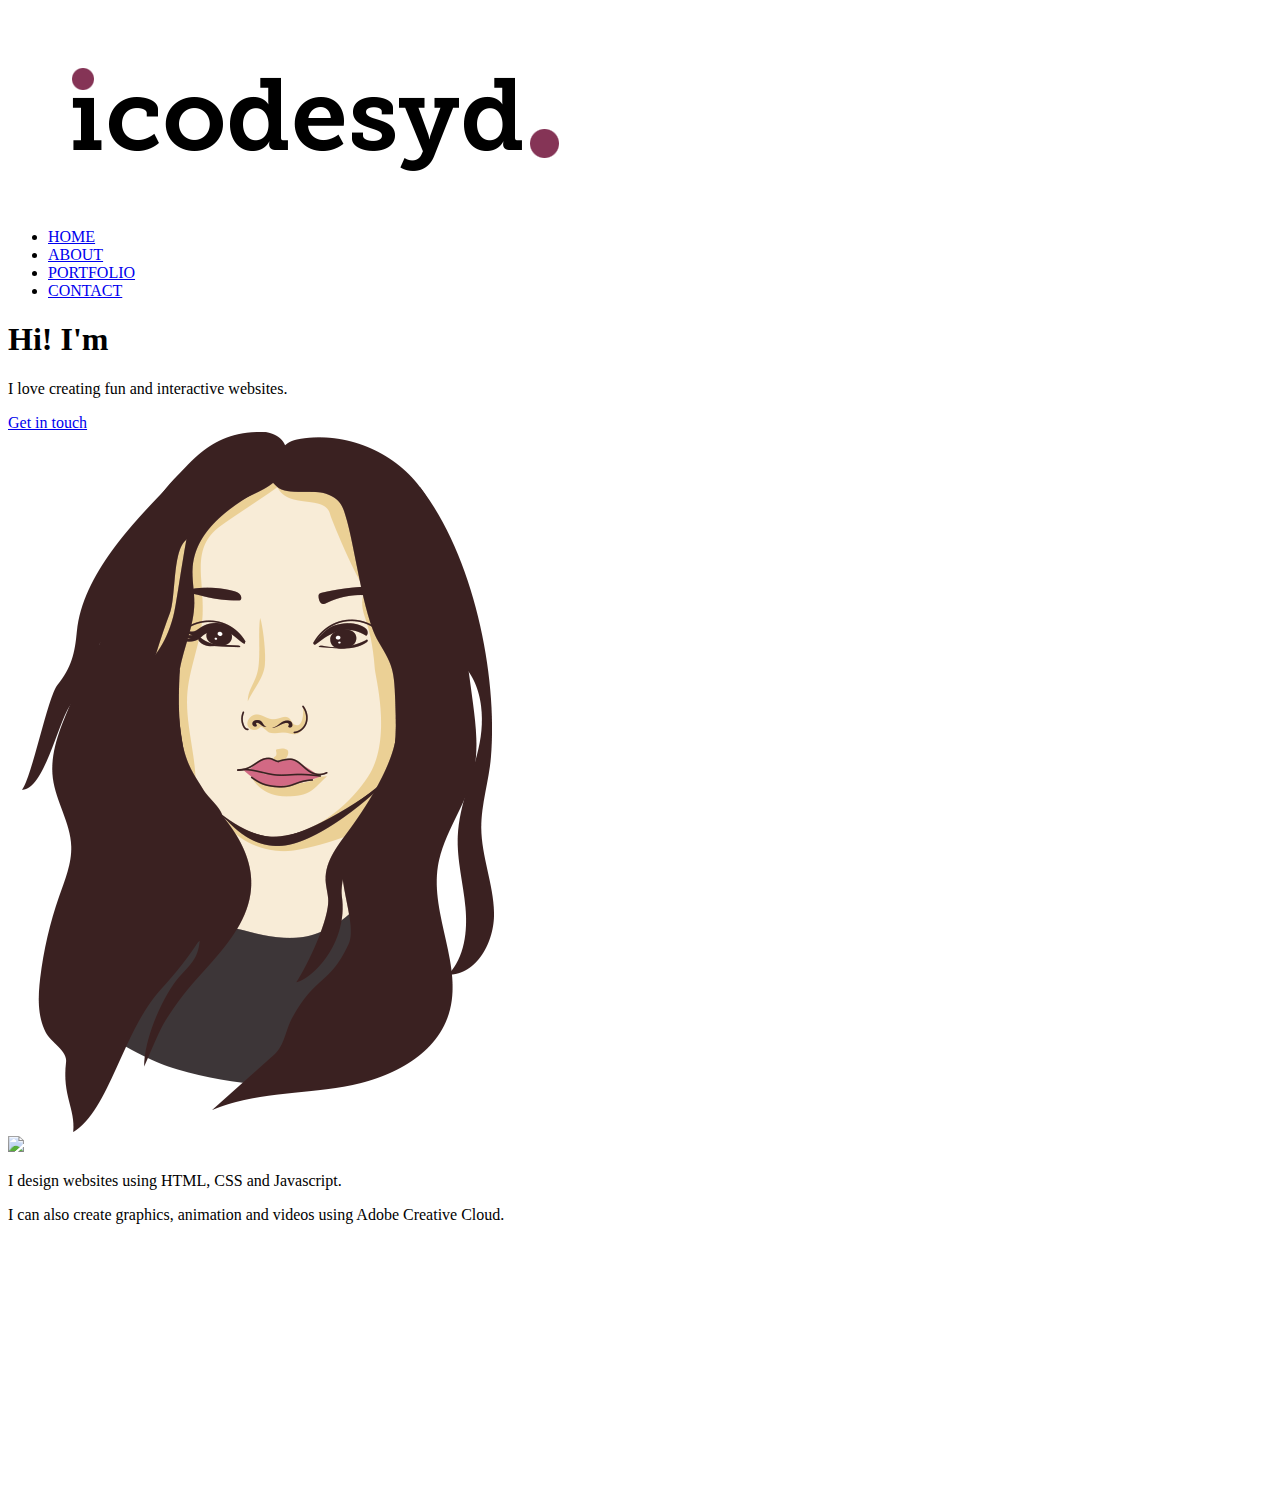
==== docs/index.html @ e0f55626 "Add files via upload" ====
<!DOCTYPE html>
<html lang="en">
    <head>
        <meta charset="utf-8">
        <meta name="viewport" content="width=device-width, initial-scale=1.0"> 
        <title>Portfolio Website</title>
        <link rel="stylesheet" href="style.css">
        <link rel="preconnect" href="https://fonts.googleapis.com">
<link rel="preconnect" href="https://fonts.gstatic.com" crossorigin>
<link href="https://fonts.googleapis.com/css2?family=Poppins:wght@100;200;300;400;600;700&display=swap" rel="stylesheet">
<script src="https://kit.fontawesome.com/6199cba9a7.js" crossorigin="anonymous"></script>
    </head>
    <body>
        <section class="header">
            
            <nav>
                <a href="index.html"><img src="images/logo.png"></a>
                <div class="nav-links" id="navLinks">
                    <i class="fa-solid fa-circle-xmark" onclick="hideMenu()"></i>
                    <ul>
                        <li><a href="index.html">HOME</a></li>
                        <li><a href="about.html">ABOUT</a></li>
                        <li><a href="portfolio.html">PORTFOLIO</a></li>
                        <li><a href="contact.html">CONTACT</a></li>
                    </ul>
                </div>
                <i class="fa-solid fa-bars" onclick="showMenu()"></i>
            </nav>
            <div class="text-box">
                <h1>Hi! I'm <span class="auto-input"></span></h1>
                        <p>I love creating fun and interactive websites.</p>
                        <a href="contact.html" class="btn2">Get in touch</a>
            </div>
            <div class="kitty">
                <img src="images/user4.png">
            </div>

            <script src="https://cdn.jsdelivr.net/npm/typed.js@2.0.12"></script>
            <script>
                var typed = new Typed(".auto-input", {
    
                    strings: ["Kitty Chan", "a developer", "a designer", "a producer"],
                    typeSpeed: 100,
                    backSpeed: 100,
                    loop: true
                })
            </script>

        </section>
    </div>
    <section class="example">
        <div class="section1">
            <div>
                <img src="images/example 1.jpg">
            </div>


        </div>
        <div class="section2">
            <div class="section2-text">
                
                    <p>I design websites using HTML, CSS and Javascript.</p>
        
            </div>
        </div>
    
    </section>
    <section class="example2">
        <div class="section4">
            <div class="section4-text">
                
                    <p>I can also create graphics, animation and videos using Adobe Creative Cloud.</p>
                    
            
            </div>
        </div>
        
        <div class="section3">
            <div class="video1">
                <div class="video2">
                    
                        <iframe width="480" height="260" src="https://www.youtube.com/embed/hRO8gMPA5DU" title="YouTube video player" frameborder="0" allow="accelerometer; autoplay; clipboard-write; encrypted-media; gyroscope; picture-in-picture" allowfullscreen></iframe>
                    
                </div>
                
            </div>


        </div>
        
    
    </section>
<!-------Footer------->
<section class="footer">
    <div class="icons">
     <i class="fa-brands fa-instagram"></i>
     <i class="fa-brands fa-github"></i>
     <a href="https://www.linkedin.com/in/kitty-chan-783484155/"><i class="fa-brands fa-linkedin"></i></a>
 </div>
 
</section>





        <!------JavaScript for Toggle Menu------>
        <script>
            var navLinks = document.getElementById("navLinks");

            function showMenu(){
                navLinks.style.right = "0";
            }
            function hideMenu(){
                navLinks.style.right = "-200px";
            }

        </script>
        
    </body>
</html>
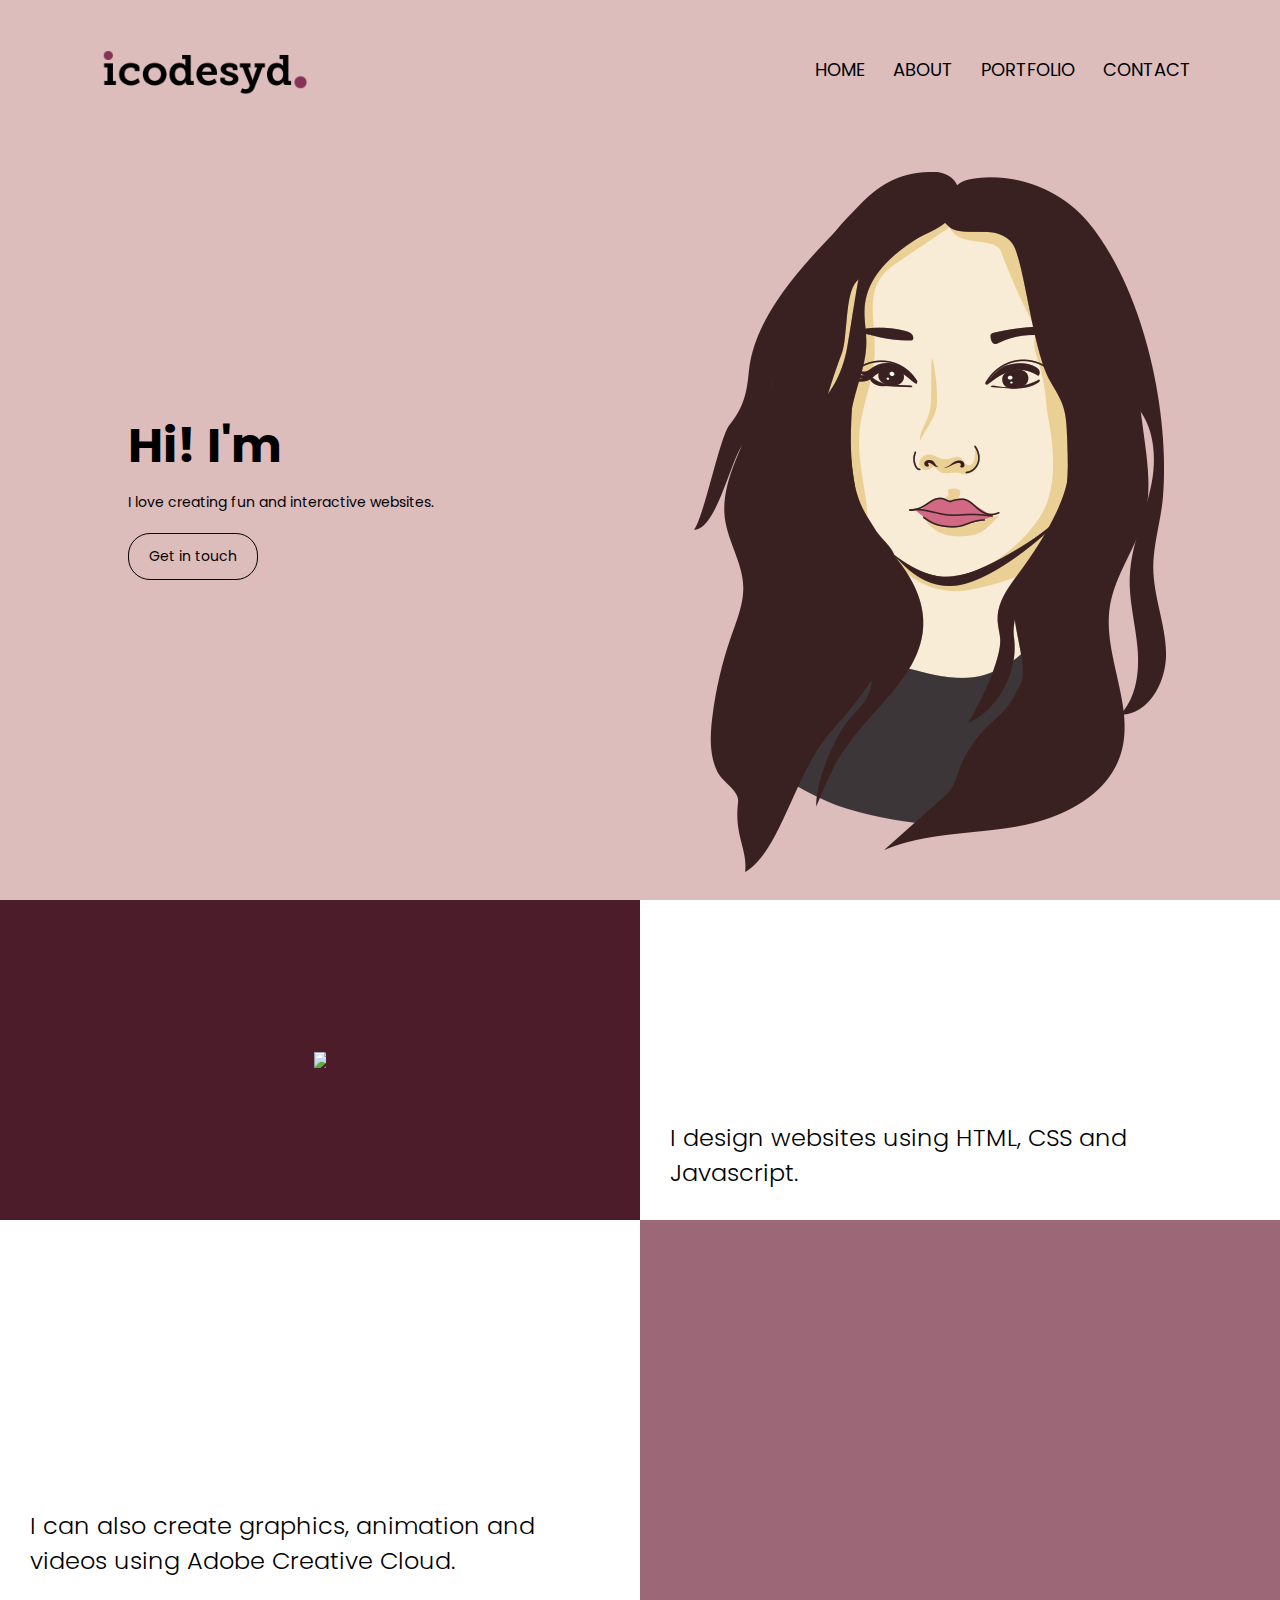
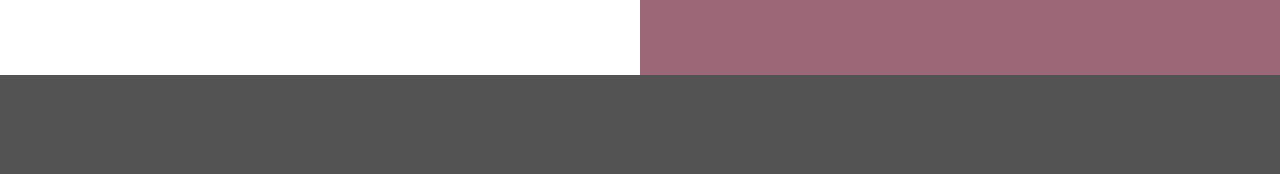
==== commit 4ddc5db2: "Update index.html" ====
--- a/docs/index.html
+++ b/docs/index.html
@@ -79,7 +79,7 @@
             <div class="video1">
                 <div class="video2">
                     
-                        <iframe width="480" height="260" src="https://www.youtube.com/embed/hRO8gMPA5DU" title="YouTube video player" frameborder="0" allow="accelerometer; autoplay; clipboard-write; encrypted-media; gyroscope; picture-in-picture" allowfullscreen></iframe>
+                        <iframe width="560" height="315" src="https://www.youtube.com/embed/hRO8gMPA5DU" title="YouTube video player" frameborder="0" allow="accelerometer; autoplay; clipboard-write; encrypted-media; gyroscope; picture-in-picture" allowfullscreen></iframe>
                     
                 </div>
                 
@@ -118,4 +118,4 @@
         </script>
         
     </body>
-</html>+</html>
--- a/docs/style.css
+++ b/docs/style.css
@@ -0,0 +1,530 @@
+*{
+    margin: 0;
+    padding: 0;
+    font-family: 'Poppins', sans-serif;
+}
+.header{
+    min-height: 100vh;
+    width: 100%;
+    background-color:  rgb(221, 188, 188);
+    background-position: center;
+    background-size: cover;
+    position: relative;
+}
+nav{
+    display: flex;
+    padding: 2% 6%;
+    justify-content: space-between;
+    align-items: center;
+}
+nav img{
+    width: 250px;
+}
+.nav-links{
+    flex: 1;
+    text-align: right;
+}
+.nav-links ul li{
+    list-style: none;
+    display: inline-block;
+    padding: 8px 12px;
+    position: relative;
+}
+.nav-links ul li a{
+    color: #000;
+    text-decoration: none;
+    font-size: 18px;
+}
+.nav-links ul li::after{
+    content: '';
+    width: 0%;
+    height: 2px;
+    background: #9c6776;
+    display: block;
+    margin: auto;
+    transition: 0.5s;
+}
+.nav-links ul li:hover::after{
+    width: 100%;
+}
+.text-box{
+    width: 90%;
+    color: #000;
+    position: absolute;
+    top: 55%;
+    left: 55%;
+    transform: translate(-50%,-50%);
+    text-align: left;
+}
+.text-box h1{
+    font-size: 48px;
+}
+.text-box p{
+    margin: 10px 0 20px;
+    font-size: 14px;
+    color: #000;
+}
+
+span{
+    color: #fff;
+
+}
+
+.btn2{
+    display: inline-block;
+    text-decoration: none;
+    color: #000;
+    border: 1px solid #000;
+    padding: 12px 20px;
+    font-size: 14px;
+    background: transparent;
+    position: relative;
+    cursor: pointer;
+    border-radius: 22px;
+}
+.btn2:hover{
+
+    background: #000;
+    color: #fff;
+    transition: 1s;
+    cursor: pointer;
+}
+
+nav .fa-solid{
+    display: none;
+}
+
+.kitty{
+    display: flex;
+    justify-content: right;
+    position: relative;
+    padding-right: 100px;
+    padding-top: 30px;
+    pointer-events: none;
+    
+}
+
+.video1{
+    width: 100%;
+    margin: auto;
+    padding-top: 10px;
+    padding-bottom: 10px;
+    display: flex;
+    position: relative;
+    justify-content: center;
+    align-items: center;
+
+}
+.video2{
+    width: 100%;
+    margin: auto;
+    padding-top: 60px;
+    padding-bottom: 60px;
+    display: flex;
+    position: relative;
+    justify-content: center;
+    align-items: center;
+
+}
+
+@media(max-width: 700px){
+
+
+    .text-box h1{
+        font-size: 20px;
+    }
+    .nav-links ul li{
+        display: block;
+    }
+    .nav-links{
+        position: fixed;
+        background: #9c6776;
+        height: 100vh;
+        width: 200px;
+        top: 0;
+        right: -200px;
+        text-align: left;
+        z-index: 2;
+        transition: 1s;
+
+    }
+    nav .fa-solid{
+        display: block;
+        color: #fff;
+        margin: 10px;
+        font-size: 22px;
+        cursor: pointer;
+    }
+    .nav-links ul{
+        padding: 30px;
+    }
+    .kitty{
+        display: flex;
+        justify-content: right;
+        position: relative;
+        
+        pointer-events: none;
+        width: 10px;
+        
+    }
+}
+/* example1 section */
+.example{
+    width: 100%;
+    display: flex;
+    justify-content: center;
+}
+
+.section1{
+    background-color: rgb(76, 28, 42);
+    width: 50%;
+    justify-content: center;
+    align-items: center;
+    align-content: center;
+    display: flex;
+    position: relative;
+}
+
+.section2{
+        background-color: #fff;
+        width: 50%;
+        position: relative;
+        justify-content: center;
+        align-items: center;
+        align-content: center;
+
+}
+
+
+
+.section1 img{
+    width: 80%;
+    margin: auto;
+    padding-top: 60px;
+    padding-bottom: 60px;
+    display: flex;
+    position: relative;
+    justify-content: center;
+    
+}
+
+.section2-text{
+    display: flexbox;
+    justify-content: center;
+    position: relative;
+    font-size: 24px;
+    font-weight: 300;
+    padding-top: 220px;
+    padding-left: 30px;
+    padding-right: 30px;
+    margin: auto;
+
+}
+
+.section2-text p{
+    padding-bottom: 30px;
+}
+
+/* example2 section */
+.example2{
+    width: 100%;
+    display: flex;
+    justify-content: center;
+}
+
+.section3{
+    background-color:#9c6776;
+    width: 50%;
+
+    justify-content: center;
+    align-items: center;
+    align-content: center;
+    display: flex;
+    position: relative;
+}
+
+.section4{
+        background-color: #fff;
+        width: 50%;
+        position: relative;
+        justify-content: center;
+        align-items: center;
+        align-content: center;
+
+}
+
+.section3 img{
+    width: 80%;
+    margin: auto;
+    padding-top: 60px;
+    padding-bottom: 60px;
+    display: flex;
+    position: relative;
+    justify-content: center;
+    
+}
+
+.section4-text{
+    display: flexbox;
+    justify-content: center;
+    position: relative;
+    font-size: 24px;
+    font-weight: 300;
+    padding-top: 220px;
+    padding-left: 30px;
+    padding-right: 30px;
+    margin: auto;
+
+}
+
+.section4-text p{
+    padding-bottom: 30px;
+}
+
+/*----------footer----------*/
+.footer{
+    width: 100%;
+    text-align: center;
+    padding: 20px 0 40px;
+    background-color: rgb(84, 83, 83);
+}
+
+
+
+.icons .fa-brands{
+    color: #fff;
+    margin: 0 13px;
+    cursor: pointer;
+    padding: 18px 0;
+    font-size: 26px;
+}
+
+/* --------About Page-------- */
+
+.sub-header{
+    height: 18vh;
+    width: 100%;
+    background-color: rgb(221, 188, 188);
+    background-position: center;
+    text-align: center;
+    color:#fff;
+}
+
+.about{
+    width: 100%;
+    height: 80vh;
+    display: flex;
+    justify-content: center;
+    background-color: rgb(233, 221, 221);
+    position: relative;
+    
+
+}
+
+.about-sec1{
+    background-color: rgb(76, 28, 42);
+    width: 50%;
+    justify-content: center;
+    align-items: center;
+    align-content: center;
+    display: flex;
+    position: relative;
+}
+
+.about-sec1 img{
+    width: 80%;
+    margin: auto;
+    padding-top: 60px;
+    padding-bottom: 60px;
+    display: flex;
+    position: relative;
+    justify-content: center;
+   
+}
+
+.about-sec2{
+    width: 50%;
+    justify-content: center;
+    align-items: center;
+    align-content: center;
+    display: flex;
+    position: relative;
+}
+
+.about-sec2-text{
+    display: flexbox;
+    justify-content: center;
+    position: relative;
+    font-size: 24px;
+    font-weight: 300;
+    padding-left: 30px;
+    padding-right: 30px;
+    margin: auto;
+}
+
+.small{
+    font-size: 14px;
+    padding: 10px;
+}
+
+h2{
+    font-size: 24px;
+    padding: 10px;
+}
+
+/*------- contact us page --------*/
+
+
+.contact-us{
+    background-color: rgb(233, 221, 221);
+    margin: auto;
+    padding-top: 80px;
+    padding-bottom: 80px;
+}
+
+.contact-col{
+    background-color: #9c6776;
+    width: 50%;
+    padding: 30px;
+    justify-content: center;
+    align-content: center;
+    position: relative;
+    margin: auto;
+    border-radius: 30px;
+
+}
+
+.contact-col div{
+    margin-bottom: 10px;
+    padding: 10px;
+    color: #fff;
+}
+
+
+
+.contact-col input, .contact-col textarea{
+    width: 100%;
+    padding: 10px;
+    outline: none;
+    border: 1px solid #ccc;
+    box-sizing: border-box;
+}
+
+.btn1{
+    display: inline-block;
+    color: #fff;
+    padding: 12px 20px;
+    font-size: 14px;
+    background: #000;
+    position: relative;
+    cursor: pointer;
+    border-radius: 22px;
+    border: 2px #dfadbb;
+}
+.btn1:hover{
+
+    background: #dfadbb;
+    color: #000;
+    transition: 1s;
+    cursor: pointer;
+}
+
+/* -------PORTFOLIO------ */
+
+
+
+.portfolio1{
+    width: 100%;
+    display: flex;
+    justify-content: center;
+}
+
+.port-sec1{
+    background-color: #fff;
+    width: 50%;
+    position: relative;
+    justify-content: center;
+    align-items: center;
+    align-content: center;     
+    
+}
+
+.port-text{
+    position: relative;
+    justify-content: center;
+    align-items: center;
+    padding: 30px;
+
+}
+
+.port-sec1{
+    display: flex;
+    justify-content: center;
+    position: relative;
+    font-size: 12px;
+    font-weight: 300;
+    padding-top: 20px;
+
+}
+
+
+.port-sec2{
+    background-color: #5b2d3a;
+    width: 50%;
+    display: flex;
+    position: relative;
+    justify-content: center;
+    padding-top: 60px;
+    padding-bottom: 60px;
+}
+
+video{
+    height: 100%;
+    width: 80%;
+}
+
+.portfolio2{
+    width: 100%;
+    display: flex;
+    justify-content: center;
+}
+
+.port2-sec1{
+    background-color: #9c6776;
+    width: 50%;
+    justify-content: center;
+    align-items: center;
+    align-content: center;
+    display: flex;
+    position: relative;
+}
+
+.port2-sec1 img{
+    width: 80%;
+    margin: auto;
+    padding-top: 60px;
+    padding-bottom: 60px;
+    display: flex;
+    position: relative;
+    justify-content: center;
+   
+}
+
+.port2-sec2{
+    background-color: #fff;
+    width: 50%;
+    position: relative;
+    justify-content: center;
+    align-items: center;
+    align-content: center;
+
+}
+
+.port2-sec2{
+    display: flex;
+    justify-content: center;
+    position: relative;
+    font-size: 12px;
+    font-weight: 300;
+    padding-top: 20px;
+}
